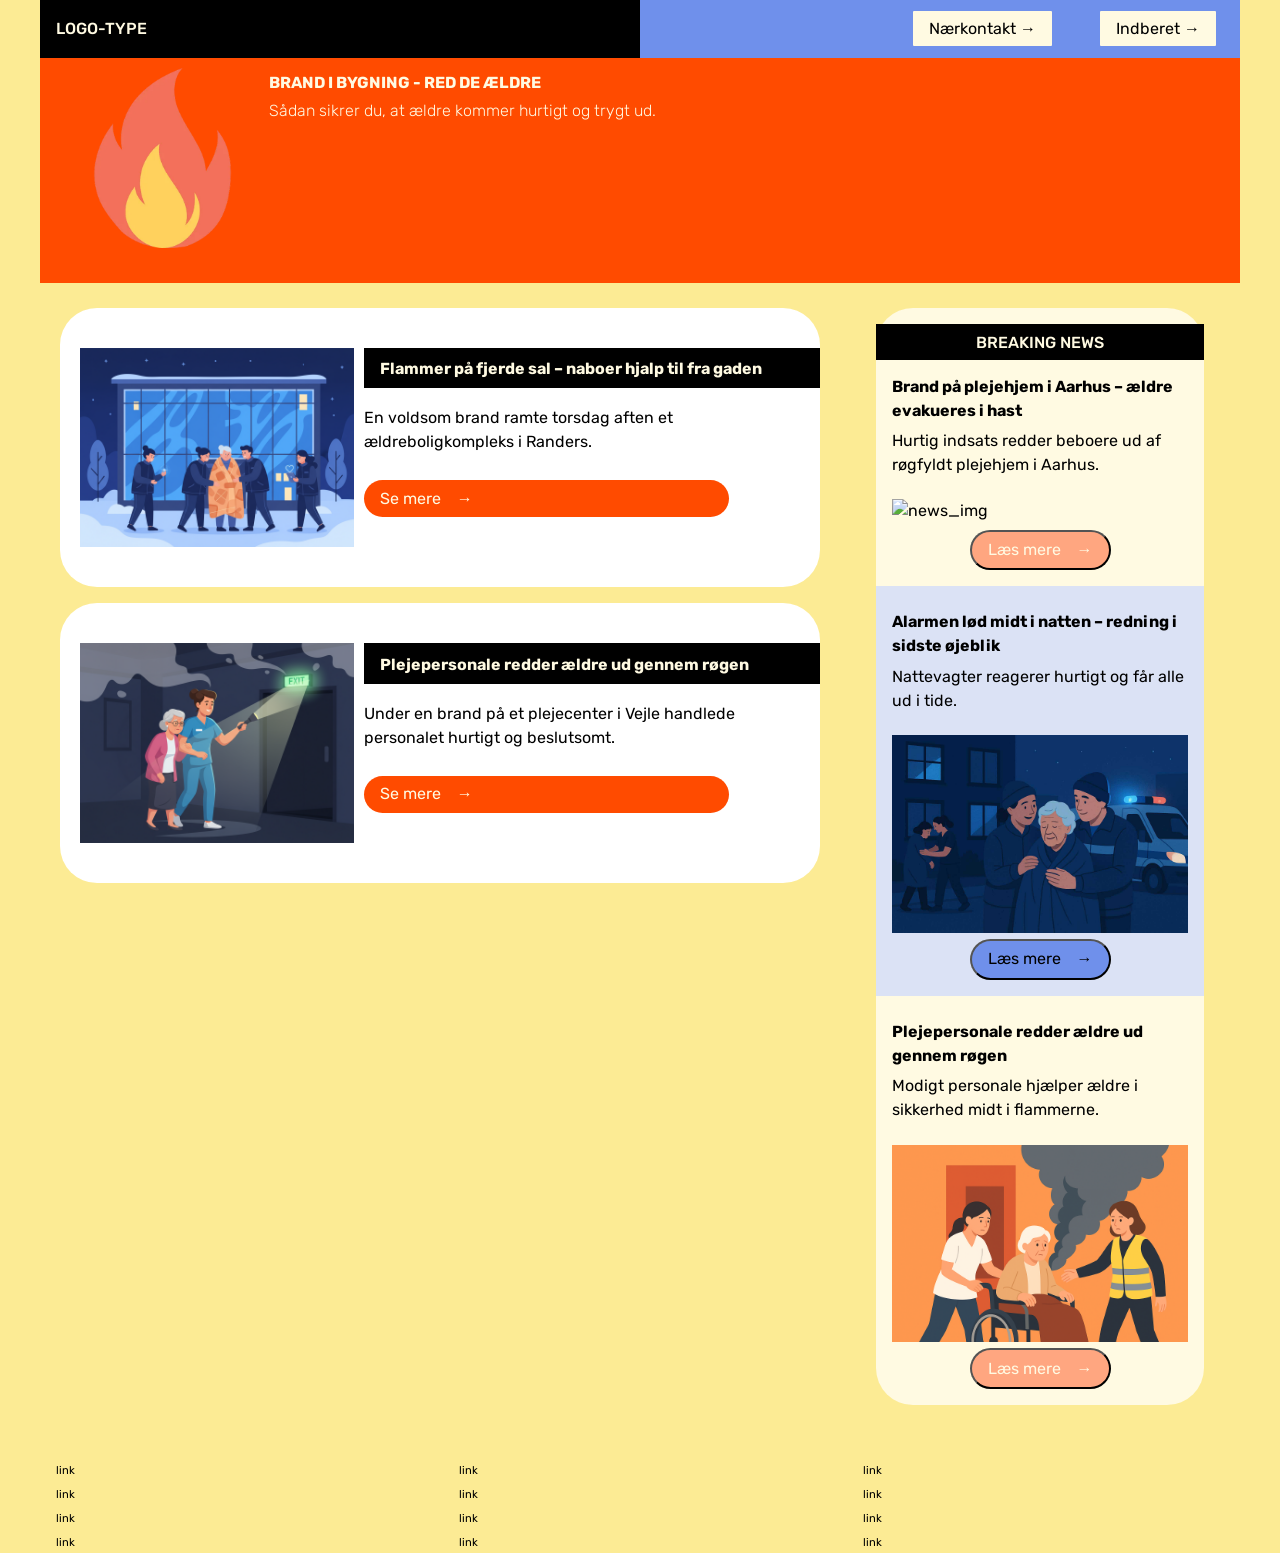
==== index.html @ a185472c "cards rettelser" ====
<!DOCTYPE html>
<html lang="en">
  <head>
    <meta charset="UTF-8" />
    <meta http-equiv="X-UA-Compatible" content="IE=edge" />
    <meta name="viewport" content="width=device-width, initial-scale=1.0" />
    <link rel="stylesheet" href="css/reset.css" />
    <link rel="stylesheet" href="css/custom.css" />
    <link rel="stylesheet" href="css/fonts.css" />
    <link rel="stylesheet" href="css/general.css" />
    <link rel="stylesheet" href="css/layout.css" />
    <link rel="stylesheet" href="css/burger.css" />
    <link rel="stylesheet" href="css/cards.css" />
    <link rel="icon" type="image/png" href="img/fav.png" />
    <title>Emergency Site</title>
  </head>
  <body id="frontpage">
    <header>
      <nav>
        <div id="logotype-wrapper" class="logo">
          <a href="index.html"> LOGO-TYPE </a>
        </div>
        <ul class="menu">
          <li><a class="menuItem" href="instruction.html">Nærkontakt </a></li>
          <li><a class="menuItem" href="register.html">Indberet</a></li>
        </ul>
        <button class="burger">
          <span class="line"></span>
          <span class="line"></span>
          <span class="line"></span>
        </button>
      </nav>
    </header>
    <section id="main-disclamer">
      <div id="main-disclamer-content">
        <img src="img/flame_resultat.webp" id="icon" alt="ICON" />
        <div>
          <h1>BRAND I BYGNING - RED DE ÆLDRE</h1>
          <p class="sub">Sådan sikrer du, at ældre kommer hurtigt og trygt ud.</p>
        </div>
      </div>
    </section>
    <main>
      <section id="daily">
        <article class="daily_card">
          <img src="img/foran.png" alt="teaser_img" />
          <div class="daily_text">
            <h2>Flammer på fjerde sal – naboer hjalp til fra gaden</h2>
            <p>En voldsom brand ramte torsdag aften et ældreboligkompleks i Randers.</p>
            <a href="" class="cta_btn">Se mere</a>
          </div>
        </article>
        <article class="daily_card">
          <img src="img/opgang.png" alt="teaser_img" />
          <div class="daily_text">
            <h2>Plejepersonale redder ældre ud gennem røgen</h2>
            <p>Under en brand på et plejecenter i Vejle handlede personalet hurtigt og beslutsomt.</p>
            <a href="" class="cta_btn">Se mere</a>
          </div>
        </article>
      </section>
      <section id="breaking">
        <article class="news_card">
          <h3>Brand på plejehjem i Aarhus – ældre evakueres i hast</h3>
          <p>Hurtig indsats redder beboere ud af røgfyldt plejehjem i Aarhus.</p>
          <img src="img/aarhusbrand.png" alt="news_img" />
          <button class="cta_btn" popovertarget="news_popover">Læs mere</button>
          <!-- <a popovertarget=”news_popover” class="cta_btn" href="">Læs mere</a> -->
          <!-- Nyheden -->
          <div id="news_popover" popover>
            <button popovertarget="news_popover">Luk</button>
            <h4>BRAND PÅ PLEJEHJEM I AARHUS - ÆLDRE EVAKUERES I HAST</h4>
            <time class="newsDate">6. APRIL 2025 – KL. 20:14</time>
            <img src="img/Aarhusbrand.png" />
            <p>Hurtig indsats redder beoere ud af røgfyldt plejehjem i Aarhus.</p>
            <p>
              En kraftig brand brød tidligt tirsdag morgen ud på plejehjemmet Solgården i det sydlige Aarhus. Røgen bredte sig hurtigt gennem flere afdelinger, og personalet gik straks i gang med at få beboerne ud. Brandvæsenet ankom få minutter
              senere og fik ilden under kontrol.
            </p>
            <p>
              Frivillige fra TrygEvakuering hjalp med at berolige ældre og flytte dem til et midlertidigt samlingssted i nærliggende lokaler. Ingen meldes alvorligt tilskadekomne, men flere er blevet tilset for røgforgiftning. Ifølge indsatslederen
              blev evakueringsplanen fulgt til punkt og prikke – en indsats, der muligvis reddede liv.
            </p>
          </div>
        </article>

        <article class="news_card">
          <h3>Alarmen lød midt i natten – redning i sidste øjeblik</h3>
          <p>Nattevagter reagerer hurtigt og får alle ud i tide.</p>
          <img src="img/alarm.png" alt="news_img" />
          <button class="cta_btn" popovertarget="news_popover3">Læs mere</button>
          <!-- <a popovertarget=”news_popover” class="cta_btn" href="">Læs mere</a> -->
          <!-- Nyheden -->
          <div id="news_popover3" popover>
            <button popovertarget="news_popover3">Luk</button>
            <h4>Alarmen lød midt i natten – redning i sidste øjeblik</h4>
            <time class="newsDate">6. APRIL 2025 – KL. 20:14</time>
            <img src="img/alarm.png" />
            <p>Nattevagter reagerer hurtigt og får alle ud i tide.</p>
            <p>Klokken 02.14 natten til søndag gik brandalarmen på Bøgehaven Plejecenter i Hillerød. Nattevagterne reagerede straks og begyndte evakueringen, mens røgfyldte gange gjorde det vanskeligt at se.</p>
            <p>
              Flere beboere blev hjulpet ud i kørestole og med støtte fra frivillige, der bor i området. “Alt gik hurtigt, men vi holdt roen,” siger nattevagten Louise Madsen. Brandvæsenet fik ilden slukket efter 40 minutter. Hændelsen understreger,
              hvor vigtigt det er at kende sin evakueringsplan. Kommunen roser indsatsen og vil bruge erfaringerne i kommende SikkerSammen-træninger.
            </p>
          </div>
        </article>
        <article class="news_card">
          <h3>Plejepersonale redder ældre ud gennem røgen</h3>
          <p>Modigt personale hjælper ældre i sikkerhed midt i flammerne.</p>
          <img src="img/Personaleredning.png" alt="news_img" />
          <button class="cta_btn" popovertarget="news_popover2">Læs mere</button>
          <!-- <a popovertarget=”news_popover” class="cta_btn" href="">Læs mere</a> -->
          <!-- Nyheden -->
          <div id="news_popover2" popover>
            <button popovertarget="news_popover2">Luk</button>
            <h4>Plejepersonale redder ældre ud gennem røgen</h4>
            <time class="newsDate">6. APRIL 2025 – KL. 20:14</time>
            <img src="img/Personaleredning.png" />
            <p>Modigt personale hjælper ældre i sikkerhed midt i flammerne.</p>
            <p>Under en brand på et plejecenter i Vejle natten til mandag viste plejepersonalet imponerende handlekraft. I tæt røg og med begrænset sigtbarhed hjalp de ældre beboere ud af bygningen, inden flammerne nåede tagkonstruktionen.</p>
            <p>
              Flere ansatte brugte vådt tøj som beskyttelse mod røg, mens de guidede beboere til sikkerhed. Brandvæsenet roser personalet for at reagere hurtigt og roligt. “Deres indsats var afgørende,” fortæller indsatslederen. Tre personer blev
              kørt til tjek på hospitalet, men alle forventes udskrevet i løbet af dagen. Plejecentret vil nu gennemgå sin beredskabsplan i samarbejde med SikkerSammen.
            </p>
          </div>
        </article>
      </section>
    </main>

    <footer>
      <nav class="some">
        <ul>
          <li><a href="">link</a></li>
          <li><a href="">link</a></li>
          <li><a href="">link</a></li>
          <li><a href="">link</a></li>
        </ul>
      </nav>
      <nav class="another">
        <ul>
          <li><a href="">link</a></li>
          <li><a href="">link</a></li>
          <li><a href="">link</a></li>
          <li><a href="">link</a></li>
        </ul>
      </nav>
      <nav class="yetanother">
        <ul>
          <li><a href="">link</a></li>
          <li><a href="">link</a></li>
          <li><a href="">link</a></li>
          <li><a href="">link</a></li>
        </ul>
      </nav>
    </footer>
    <script src="js/burger.js"></script>
    <!-- <script src="js/main.js"></script> -->
  </body>
</html>
---- css/custom.css ----
:root {
  /* Colours */
  --color-bg: #fceb94; /* page background /*

  /* Header */
  --color-head-bg: #ff4b00;

  /* Logotype */
  --color-logotype-bg: #000;
  --color-text-logotype: #fffae2;
  --font-logotype-size: 1rem;

  /* Global menu */
  --color-menu-bg: #6f90eb;
  /* Links */
  --color-link-bg: #fffae2;
  --color-link-hover: grey; /* used */
  --color-link-active: #99958f; /* used */
  --border-radius-links: 1px;

  /* Headlines og rubrik */
  --font-h1-size: 1rem;
  --font-sub1-size: 1rem;
  --font-h2-size: 1rem;
  --font-h3-size: 1rem;
  --color-headline-bg: #000;
  --color-headline-text-page: #fffae2;

  /* Tekst */
  --color-text: #000;
  --color-text-inverted: #fffae2;

  /*  Marginer */
  --margin-head-bottom: 5px;

  /* Borders */
  --border-radius: 5px;

  /* Cards */
  --color-card-bg: #ffffff;
  --color-cta-card-bg: #ff4b00;
  /* news-cards */
  --color-news-bg: #dbdad4;
  --color-news-bg-inverted: #dbe2f5;
  --color-cta-newscard-bg: #ffa680;
  --color-cta-newscard-bg-inverted: #6f90eb;

  /* Fonts */
  --font-family-sans: "Rubik", ui-sans-serif;
  --font-weight-light: 300;
  --font-weight-regular: 400;
  --font-weight-medium: 500;
  --font-weight-bold: 700;

  /* Text sizes */
  --logotype-size: 1rem;
  --headline1-size: 2rem;
  --headline2-size: 1rem;
  --headline3-size: 1rem;
  --bodytext-size: 1rem;
  --cta-text-size: 1rem;
  --followup-text-size: 1rem;
  --form-submit-size: 1rem;

  /* Infographics */
  --color-info-bg: #fff;
  --color-infobox-1-bg: #fceb94;
  --color-infobox-2-bg: #def5db;
}
---- css/fonts.css ----
@font-face {
  font-family: "Rubik";
  src: url("../fonts/Rubik-VariableFont_wght.woff2") format("woff2"), url("/fonts/Rubik-Regular.woff") format("woff");
  font-weight: var(--font-weight-regular);
  font-style: normal;
}

@font-face {
  font-family: "Rubik";
  src: url("../fonts/Rubik-VariableFont_wght.woff2") format("woff2");
  font-weight: var(--font-weight-bold);
  font-style: normal;
}

@font-face {
  font-family: "Rubik";
  src: url("../fonts/Rubik-VariableFont_wght.woff2") format("woff2");
  font-weight: var(--font-weight-light);
  font-style: normal;
}
@font-face {
  font-family: "Rubik";
  src: url("../fonts/Rubik-VariableFont_wght.woff2") format("woff2");
  font-weight: var(--font-weight-medium);
  font-style: normal;
}
---- css/general.css ----
html {
  font-family: var(--font-family-sans);
  color: var(--color-text);
  background-color: var(--color-bg);
}

header {
  height: min-content;
}

#main-disclamer {
  height: 225px;
  background-color: var(--color-head-bg);
  display: flex;
  justify-content: flex-start;
  align-items: center;
  padding-left: 2rem;
  padding-bottom: 2%;
  margin-bottom: var(--margin-head-bottom);
}

#main-disclamer-content {
  display: flex;
  column-gap: 1rem;
}

#icon {
  width: 20%;
}

main section {
  padding: 20px;
  border-radius: var(--border-radius);
}

h1 {
  font-size: var(--font-h1-size);
  font-weight: var(--font-weight-bold);
  color: var(--color-text-inverted);
  margin: 5px 0;
  line-height: 1.3rem;
  text-align: left;
}

#instruction h1,
#register h1 {
  margin: 40px 0 20px 0;
  padding: 15px 30px;
  background-color: var(--color-head-bg);
  font-size: var(--font-h2-size);
}

#instruction p {
  grid-column: 1/-1;
  margin-bottom: 20px;
  font-size: var(--font-h2-size);
  line-height: 1.5rem;
}

.sub {
  font-size: var(--font-sub1-size);
  font-weight: var(--font-weight-light);
  color: var(--color-text-inverted);
}

h2 {
  font-size: var(--headline2-size);
}

h3 {
  font-size: var(--headline3-size);
}

main > h1 {
  width: calc(80% - 6rem);
}

/* NAVIGATION STRUCTURES */
header > nav {
  height: 100%;
  background-color: var(--color-menu-bg);
}

nav ul {
  list-style: none;
}

a {
  font-family: var(--font-family-sans);
}

nav a {
  text-decoration: none;
  color: var(--color-text);
}

/* Måske skal du lave en ny regel for logotype-wrapper, når du har lavet din logotype */
#logotype-wrapper {
  background-color: var(--color-logotype-bg);
  display: flex;
  justify-content: flex-start;
  align-items: center;
  height: 3.6rem;
}

#logotype-wrapper > a {
  color: var(--color-text-logotype);
  font-size: var(--font-logotype-size);
  font-weight: var(--font-weight-medium);
  width: max-content;
  margin-left: 1rem;
}

/* Global menu */
header nav li a {
  margin: 1.5rem;
  background-color: var(--color-link-bg);
  color: var(--color-text);
  font-size: var(--followup-text-size);
  padding: 0.5rem 1rem;
  border-radius: var(--border-radius-links);
}

/* Pilen efter menu-tekst */
header > nav li > a:after {
  content: " \2192";
}

/* Global menu hover effekt - Lav den om til det, du synes */
nav a:hover {
  background-color: var(--color-link-hover);
}

nav a:active {
  background-color: var(--color-link-active);
}

/* FOOTER */
footer a {
  font-size: 0.7rem;
}
---- css/layout.css ----
/* LAYOUT FOR MAIN CONTENT */
body {
  display: grid;
  grid-template-rows: auto 1fr auto;
  height: 100vh;
  max-width: 1200px;
  margin: 0 auto;
}
main {
  display: grid;
  row-gap: 1rem;
}
main > *:not(:first-child) {
  margin: 0 1rem;
}
main {
  grid-template-rows: min-content min-content 1fr min-content;
}
#instruction main {
  grid-template-rows: min-content min-content min-content 1fr min-content;
}
/* LAYOUT FOR HEADER AND FOOTER */
footer {
  display: grid;
  gap: 10px;
}
header nav,
footer nav {
  display: flex;
  justify-content: space-between;
  align-items: center;
}
header nav > * {
  flex: 1;
}
nav ul {
  display: flex;
  justify-content: flex-end;
}
header ul {
  height: 100%;
  width: clamp(175px, 50%, 300px);
}
footer ul {
  flex-direction: column;
  padding-left: 1rem;
}

/* LAYOUT FOR SECTIONS */
#daily,
#breaking {
  display: grid;
}
#daily {
  grid-template-rows: repeat(2, minmax(200px, min-content));
  gap: 1rem;
}
#breaking {
  grid-template-rows: repeat(auto-fit, minmax(50px, min-content));
  gap: 0;
}

@media (width > 600px) {
  #frontpage > main {
    grid-template-columns: 6fr 3fr;
    grid-template-rows: auto 1fr auto;
  }
  #instruction > main,
  #register > main {
    grid-template-columns: 5fr 3fr;
    grid-template-rows: auto auto 1fr auto;
  }

  .qr {
    order: 1;
  }

  h1 {
    grid-column: 1 / -1;
  }
  footer {
    grid-template-columns: 1fr 1fr 1fr;
  }
}
---- css/burger.css ----
.burger {
  width: 30px;
  height: 20px;
  cursor: pointer;
}

.burger .line {
  display: block;
  width: 100%;
  height: 2px;
  background-color: #333333;
  margin-bottom: 5px;
  transition: 0.2s linear;
}
.burger {
  display: none;
}
@media screen and (width < 800px) {
  .menu {
    display: none;
  }
  .logo {
    flex: 0 0 50vw;
  }
  .burger {
    display: block;
    background-color: transparent;
    border: 0;
    flex: 0 0 auto;
    margin: 0 20px;
  }
  .burger.active .line:nth-child(1) {
    transform: rotate(45deg) translate(5px, 5px);
    transition: 0.2s linear;
  }
  .burger.active .line:nth-child(2) {
    opacity: 0;
    transition: 0.15s linear;
  }
  .burger.active .line:nth-child(3) {
    transform: rotate(-45deg) translate(5px, -5px);
    transition: 0.2s linear;
  }
  nav.active .menu {
    display: block;
    background-color: var(--color-menu-bg);
    position: absolute;
    top: 3.6rem;
    right: 0;
    width: clamp(200px, 50vw, 400px);
    z-index: 1;
    opacity: 0.8;
  }
  header > nav li > a:after {
    content: "";
  }
  nav.active .menu li {
    margin: 40px 20px;
    text-align: right;
  }
  nav.active .menu a {
    font-size: 24px;
  }
}
---- css/cards.css ----
.daily_card {
  background-color: white;
  display: grid;
  grid-template-columns: 3fr 5fr;
  gap: 10px;
  padding: 40px 0 40px 20px;
  border-radius: 37px;
  height: minmax(200px, min-content);
}
.daily_text {
  display: grid;
  grid-template-rows: repeat(3, min-content);
  gap: 10px;
}
.daily_text h2 {
  background-color: #000;
  color: #fffae2;
  padding: calc(1.1rem / 1.5) 0 calc(1.1rem / 2) 1rem;
  margin: 0 0 0.5rem 0;
}
.daily_text p {
  padding-right: 2rem;
  margin: 0 0 1rem 0;
}
.daily_text .cta_btn {
  justify-self: left;
  width: 80%;
}
.daily_img {
  width: 100%;
  height: 100%;
  object-fit: cover;
}
.news_card {
  background-color: #fffae2;
  display: grid;
  grid-template-rows: repeat(min-content);
  gap: 0.4rem;
  padding: 1rem 0;
  height: minmax(300px, min-content);
}
.news_card:nth-child(2n) {
  background-color: var(--color-news-bg-inverted);
}
.news_card > * {
  padding: 0 1rem;
}
.news_card h3 {
  margin: 0.5rem 0 0 0;
}
.news_card p {
  margin: 0 0 1rem 0;
}
.news_card:first-child:before {
  content: "BREAKING NEWS";
  background-color: var(--color-headline-bg);
  color: var(--color-headline-text-page);
  font-size: var(--font-h3-size);
  font-weight: var(--font-weight-medium);
  text-align: center;
  line-height: 1rem;
  padding: calc(1.1rem / 1.5) 0 calc(1.1rem / 2) 0;
}
.news_card:first-child {
  border-radius: 37px 37px 0 0;
}
.news_card:last-child {
  border-radius: 0 0 37px 37px;
}

.news_card .cta_btn {
  justify-self: center;
}
.cta_btn {
  display: inline-block;
  padding: 0.4rem 1rem;
  background-color: var(--color-cta-card-bg);
  color: var(--color-text-inverted);
  text-decoration: none;
  width: max-content;
  border-radius: 37px;
}
.news_card .cta_btn {
  background-color: var(--color-cta-newscard-bg);
}
.news_card:nth-of-type(2n) .cta_btn {
  background-color: var(--color-cta-newscard-bg-inverted);
  color: var(--color-text);
}
.cta_btn:after {
  content: "\2192";
  margin-left: 1rem;
}

[popover] {
  max-height: 90vh;
  max-width: 80ch;
  width: 90vw;
}

[popover] {
  padding: 1rem;

  button {
    position: sticky;
    top: 0;
    justify-self: end;
  }

  &:popover-open {
    display: grid;
    margin: auto;
  }

  &::backdrop {
    background: #0008;
  }
}
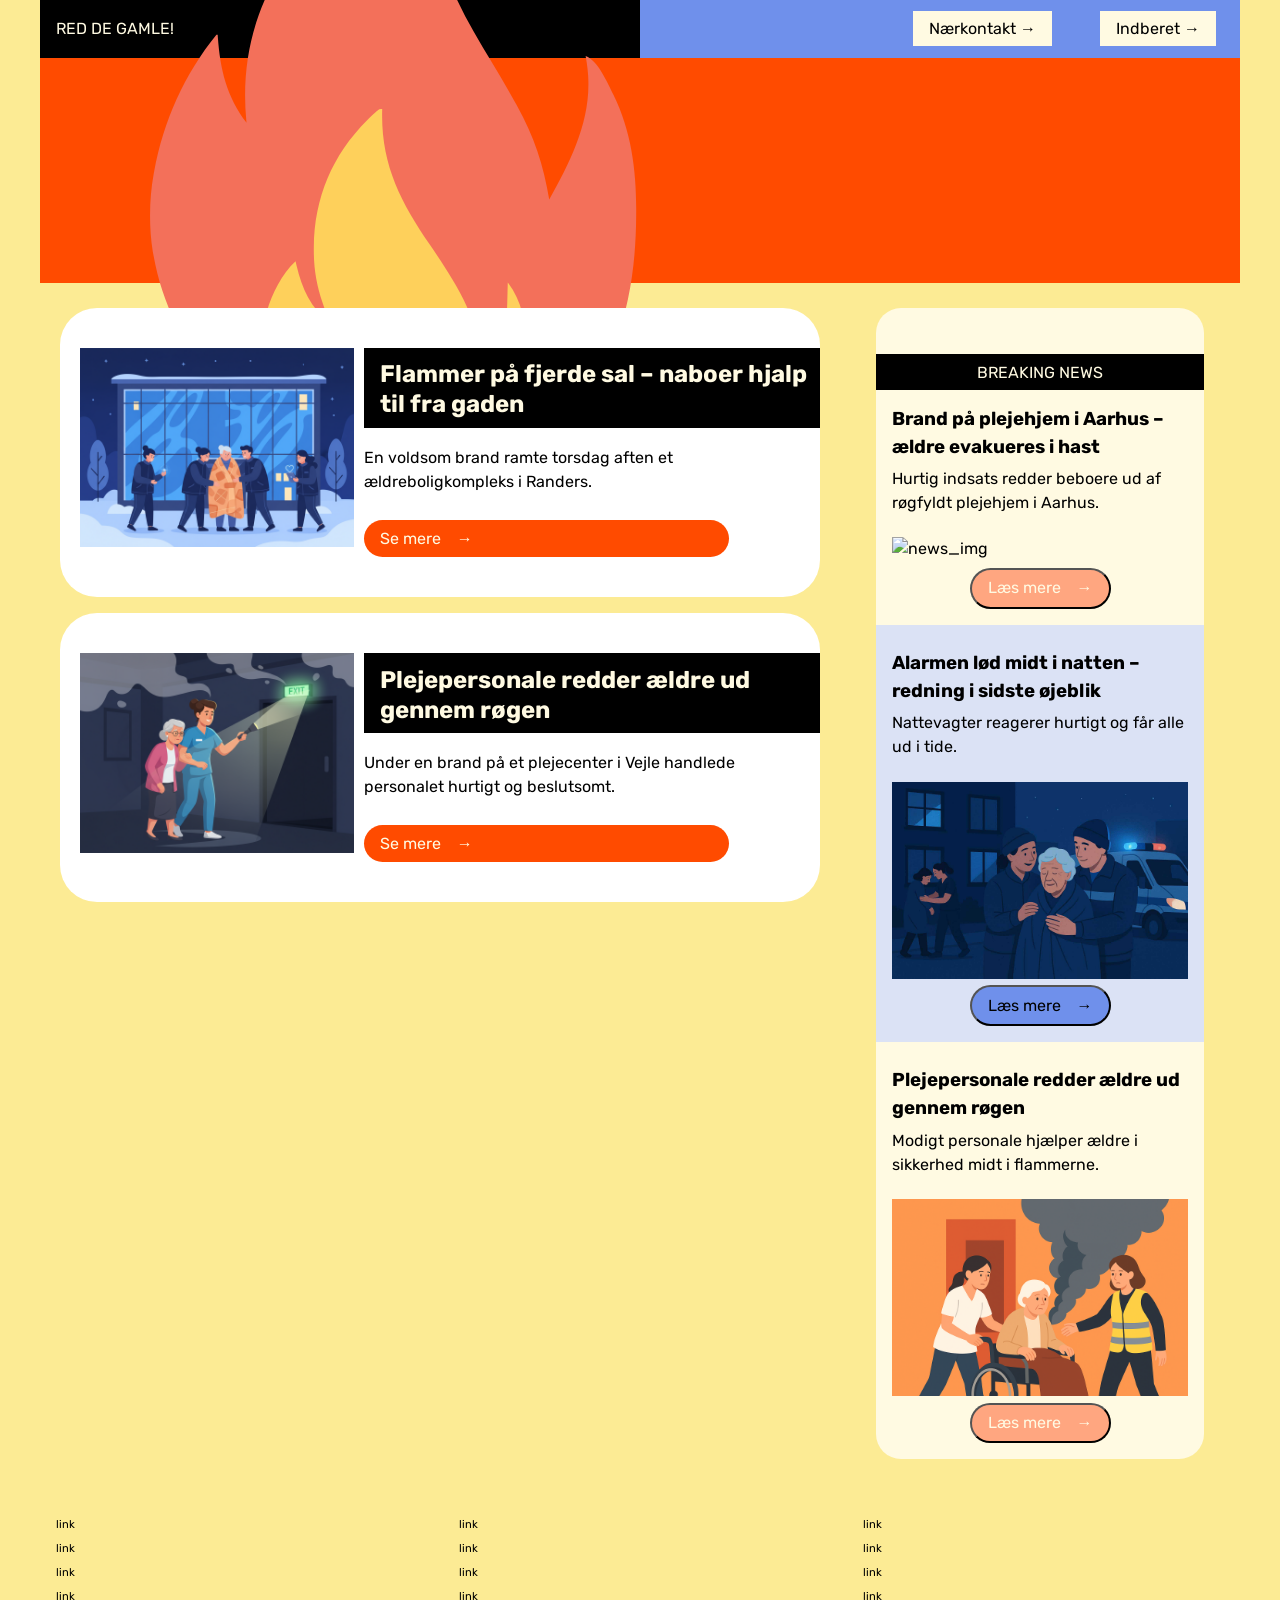
==== commit 8c89de9c: "Merge branch 'form' into Forside" ====
--- a/index.html
+++ b/index.html
@@ -18,7 +18,7 @@
     <header>
       <nav>
         <div id="logotype-wrapper" class="logo">
-          <a href="index.html"> LOGO-TYPE </a>
+          <a href="index.html"> RED DE GAMLE! </a>
         </div>
         <ul class="menu">
           <li><a class="menuItem" href="instruction.html">Nærkontakt </a></li>
@@ -33,9 +33,9 @@
     </header>
     <section id="main-disclamer">
       <div id="main-disclamer-content">
-        <img src="img/flame_resultat.webp" id="icon" alt="ICON" />
+        <img src="img/flame.svg" alt="ICON" />
         <div>
-          <h1>BRAND I BYGNING - RED DE ÆLDRE</h1>
+          <h1>BRAND I BYGNING - RED DE ÆLDRE!</h1>
           <p class="sub">Sådan sikrer du, at ældre kommer hurtigt og trygt ud.</p>
         </div>
       </div>
--- a/css/custom.css
+++ b/css/custom.css
@@ -8,7 +8,7 @@
   /* Logotype */
   --color-logotype-bg: #000;
   --color-text-logotype: #fffae2;
-  --font-logotype-size: 1rem;
+  --font-logotype-size: 2rem;
 
   /* Global menu */
   --color-menu-bg: #6f90eb;
@@ -40,7 +40,7 @@
   --color-card-bg: #ffffff;
   --color-cta-card-bg: #ff4b00;
   /* news-cards */
-  --color-news-bg: #dbdad4;
+  --color-news-bg: #fffae2;
   --color-news-bg-inverted: #dbe2f5;
   --color-cta-newscard-bg: #ffa680;
   --color-cta-newscard-bg-inverted: #6f90eb;
--- a/css/general.css
+++ b/css/general.css
@@ -1,5 +1,5 @@
 html {
-  font-family: var(--font-family-sans);
+  font-family: "Rubik";
   color: var(--color-text);
   background-color: var(--color-bg);
 }
@@ -30,15 +30,15 @@
 
 main section {
   padding: 20px;
-  border-radius: var(--border-radius);
+  border-radius: 37;
 }
 
 h1 {
-  font-size: var(--font-h1-size);
-  font-weight: var(--font-weight-bold);
-  color: var(--color-text-inverted);
+  font-size: 48;
+  font-weight: bold;
+  color: #fff;
   margin: 5px 0;
-  line-height: 1.3rem;
+  line-height: 2rem;
   text-align: left;
 }
 
@@ -47,28 +47,30 @@
   margin: 40px 0 20px 0;
   padding: 15px 30px;
   background-color: var(--color-head-bg);
-  font-size: var(--font-h2-size);
+  font-size: 36;
 }
 
 #instruction p {
   grid-column: 1/-1;
   margin-bottom: 20px;
-  font-size: var(--font-h2-size);
+  font-size: 36;
   line-height: 1.5rem;
 }
 
 .sub {
-  font-size: var(--font-sub1-size);
-  font-weight: var(--font-weight-light);
-  color: var(--color-text-inverted);
+  font-size: 48;
+  font-weight: lighter;
+  color: white;
 }
 
 h2 {
-  font-size: var(--headline2-size);
+  font-size: 36;
+  font-weight: bold;
 }
 
 h3 {
-  font-size: var(--headline3-size);
+  font-size: 32;
+  font-weight: bold;
 }
 
 main > h1 {
@@ -86,7 +88,7 @@
 }
 
 a {
-  font-family: var(--font-family-sans);
+  font-family: "Rubik";
 }
 
 nav a {
@@ -96,19 +98,25 @@
 
 /* Måske skal du lave en ny regel for logotype-wrapper, når du har lavet din logotype */
 #logotype-wrapper {
-  background-color: var(--color-logotype-bg);
+  background-color: #000;
   display: flex;
   justify-content: flex-start;
   align-items: center;
   height: 3.6rem;
+  font-family: "Rubik";
 }
 
 #logotype-wrapper > a {
-  color: var(--color-text-logotype);
-  font-size: var(--font-logotype-size);
-  font-weight: var(--font-weight-medium);
+  color: #fffae2;
+  font-size: 36;
+  font-weight: medium;
   width: max-content;
   margin-left: 1rem;
+}
+
+.logotype-wrapper {
+  font-size: 36;
+  font-family: "Runrik";
 }
 
 /* Global menu */
@@ -116,9 +124,9 @@
   margin: 1.5rem;
   background-color: var(--color-link-bg);
   color: var(--color-text);
-  font-size: var(--followup-text-size);
+  font-size: 32;
   padding: 0.5rem 1rem;
-  border-radius: var(--border-radius-links);
+  border-radius: 37;
 }
 
 /* Pilen efter menu-tekst */
@@ -139,3 +147,13 @@
 footer a {
   font-size: 0.7rem;
 }
+
+.hotspot {
+  fill: antiquewhite;
+  stroke: black;
+}
+
+.hotspot:hover {
+  cursor: pointer;
+  filter: grayscale(100);
+}
--- a/css/cards.css
+++ b/css/cards.css
@@ -53,19 +53,20 @@
 }
 .news_card:first-child:before {
   content: "BREAKING NEWS";
-  background-color: var(--color-headline-bg);
-  color: var(--color-headline-text-page);
-  font-size: var(--font-h3-size);
-  font-weight: var(--font-weight-medium);
+  background-color: black;
+  color: #fffae2;
+  font-size: 32;
+  font-weight: medium;
   text-align: center;
   line-height: 1rem;
   padding: calc(1.1rem / 1.5) 0 calc(1.1rem / 2) 0;
+  margin-top: 30px;
 }
 .news_card:first-child {
-  border-radius: 37px 37px 0 0;
+  border-radius: 25px 25px 0 0;
 }
 .news_card:last-child {
-  border-radius: 0 0 37px 37px;
+  border-radius: 0 0 25px 25px;
 }
 
 .news_card .cta_btn {
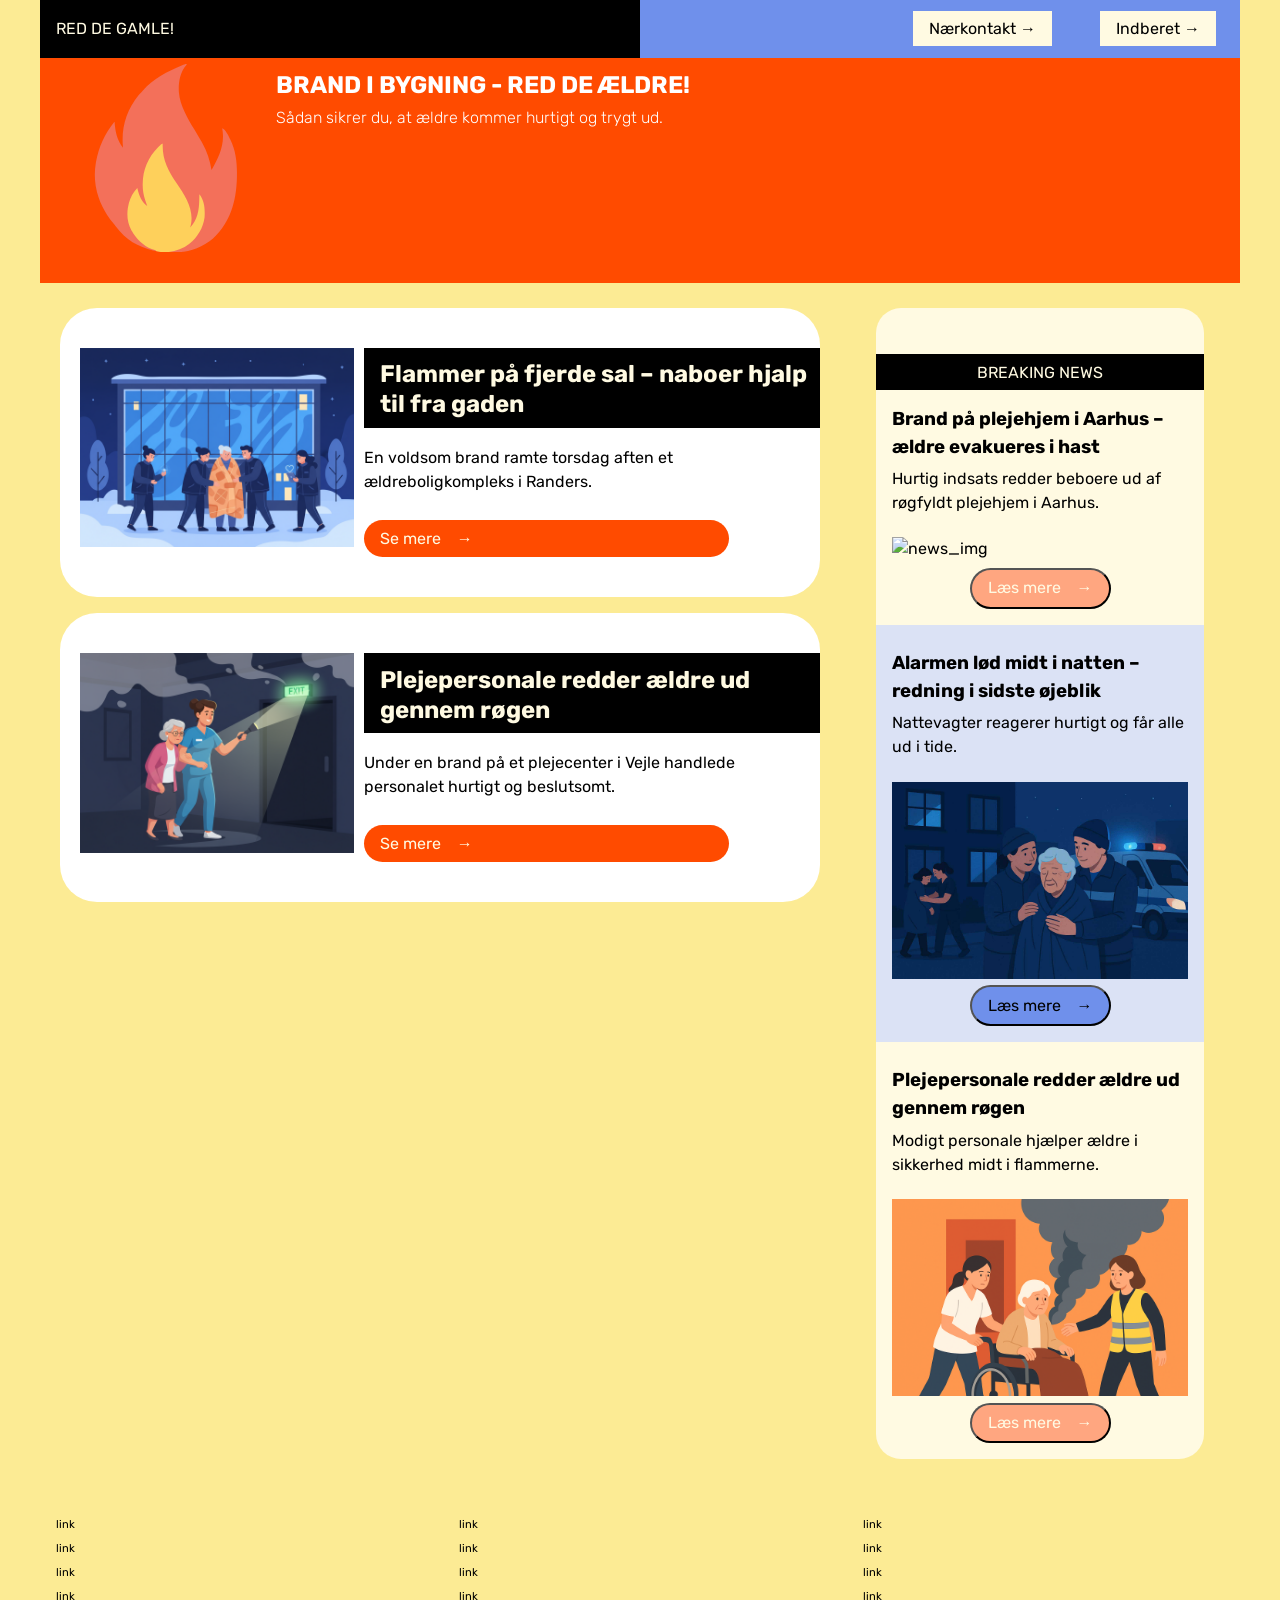
==== commit e5ad66bc: "tilføj id icon" ====
--- a/index.html
+++ b/index.html
@@ -33,7 +33,7 @@
     </header>
     <section id="main-disclamer">
       <div id="main-disclamer-content">
-        <img src="img/flame.svg" alt="ICON" />
+        <img src="img/flame.svg" alt="ICON" id="icon" />
         <div>
           <h1>BRAND I BYGNING - RED DE ÆLDRE!</h1>
           <p class="sub">Sådan sikrer du, at ældre kommer hurtigt og trygt ud.</p>
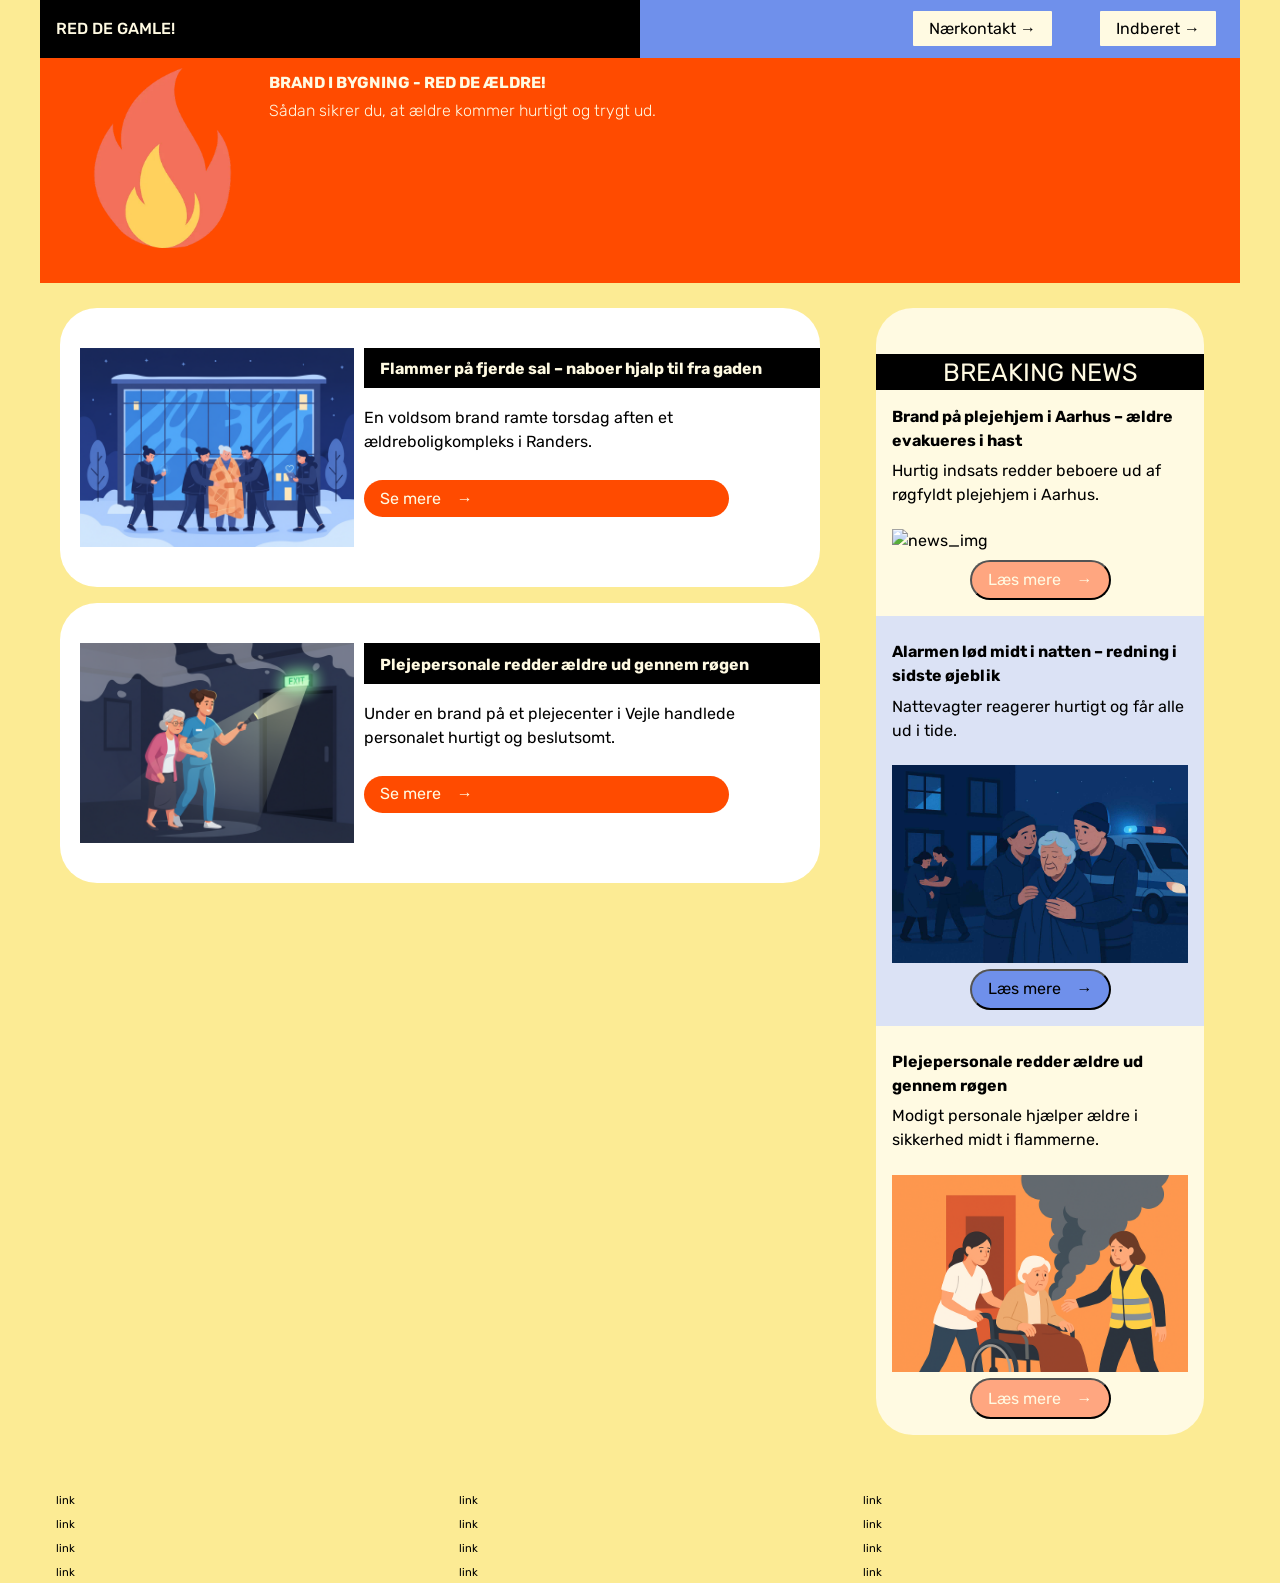
==== commit 2be4e096: "Orden på billeder" ====
--- a/index.html
+++ b/index.html
@@ -33,7 +33,7 @@
     </header>
     <section id="main-disclamer">
       <div id="main-disclamer-content">
-        <img src="img/flame.svg" alt="ICON" id="icon" />
+        <img src="img/flame_resultat.webp" alt="ICON" id="icon" />
         <div>
           <h1>BRAND I BYGNING - RED DE ÆLDRE!</h1>
           <p class="sub">Sådan sikrer du, at ældre kommer hurtigt og trygt ud.</p>
--- a/css/custom.css
+++ b/css/custom.css
@@ -8,7 +8,7 @@
   /* Logotype */
   --color-logotype-bg: #000;
   --color-text-logotype: #fffae2;
-  --font-logotype-size: 2rem;
+  --font-logotype-size: 1rem;
 
   /* Global menu */
   --color-menu-bg: #6f90eb;
@@ -40,7 +40,7 @@
   --color-card-bg: #ffffff;
   --color-cta-card-bg: #ff4b00;
   /* news-cards */
-  --color-news-bg: #fffae2;
+  --color-news-bg: #dbdad4;
   --color-news-bg-inverted: #dbe2f5;
   --color-cta-newscard-bg: #ffa680;
   --color-cta-newscard-bg-inverted: #6f90eb;
--- a/css/general.css
+++ b/css/general.css
@@ -1,5 +1,5 @@
 html {
-  font-family: "Rubik";
+  font-family: var(--font-family-sans);
   color: var(--color-text);
   background-color: var(--color-bg);
 }
@@ -30,15 +30,15 @@
 
 main section {
   padding: 20px;
-  border-radius: 37;
+  border-radius: var(--border-radius);
 }
 
 h1 {
-  font-size: 48;
-  font-weight: bold;
-  color: #fff;
+  font-size: var(--font-h1-size);
+  font-weight: var(--font-weight-bold);
+  color: var(--color-text-inverted);
   margin: 5px 0;
-  line-height: 2rem;
+  line-height: 1.3rem;
   text-align: left;
 }
 
@@ -47,30 +47,28 @@
   margin: 40px 0 20px 0;
   padding: 15px 30px;
   background-color: var(--color-head-bg);
-  font-size: 36;
+  font-size: var(--font-h2-size);
 }
 
 #instruction p {
   grid-column: 1/-1;
   margin-bottom: 20px;
-  font-size: 36;
+  font-size: var(--font-h2-size);
   line-height: 1.5rem;
 }
 
 .sub {
-  font-size: 48;
-  font-weight: lighter;
-  color: white;
+  font-size: var(--font-sub1-size);
+  font-weight: var(--font-weight-light);
+  color: var(--color-text-inverted);
 }
 
 h2 {
-  font-size: 36;
-  font-weight: bold;
+  font-size: var(--headline2-size);
 }
 
 h3 {
-  font-size: 32;
-  font-weight: bold;
+  font-size: var(--headline3-size);
 }
 
 main > h1 {
@@ -88,7 +86,7 @@
 }
 
 a {
-  font-family: "Rubik";
+  font-family: var(--font-family-sans);
 }
 
 nav a {
@@ -98,25 +96,19 @@
 
 /* Måske skal du lave en ny regel for logotype-wrapper, når du har lavet din logotype */
 #logotype-wrapper {
-  background-color: #000;
+  background-color: var(--color-logotype-bg);
   display: flex;
   justify-content: flex-start;
   align-items: center;
   height: 3.6rem;
-  font-family: "Rubik";
 }
 
 #logotype-wrapper > a {
-  color: #fffae2;
-  font-size: 36;
-  font-weight: medium;
+  color: var(--color-text-logotype);
+  font-size: var(--font-logotype-size);
+  font-weight: var(--font-weight-medium);
   width: max-content;
   margin-left: 1rem;
-}
-
-.logotype-wrapper {
-  font-size: 36;
-  font-family: "Runrik";
 }
 
 /* Global menu */
@@ -124,9 +116,9 @@
   margin: 1.5rem;
   background-color: var(--color-link-bg);
   color: var(--color-text);
-  font-size: 32;
+  font-size: var(--followup-text-size);
   padding: 0.5rem 1rem;
-  border-radius: 37;
+  border-radius: var(--border-radius-links);
 }
 
 /* Pilen efter menu-tekst */
@@ -147,13 +139,3 @@
 footer a {
   font-size: 0.7rem;
 }
-
-.hotspot {
-  fill: antiquewhite;
-  stroke: black;
-}
-
-.hotspot:hover {
-  cursor: pointer;
-  filter: grayscale(100);
-}
--- a/css/cards.css
+++ b/css/cards.css
@@ -53,9 +53,9 @@
 }
 .news_card:first-child:before {
   content: "BREAKING NEWS";
-  background-color: black;
-  color: #fffae2;
-  font-size: 32;
+  background-color: var(--color-headline-bg);
+  color: var(--color-headline-text-page);
+  font-size: 25px;
   font-weight: medium;
   text-align: center;
   line-height: 1rem;
@@ -63,10 +63,10 @@
   margin-top: 30px;
 }
 .news_card:first-child {
-  border-radius: 25px 25px 0 0;
+  border-radius: 37px 37px 0 0;
 }
 .news_card:last-child {
-  border-radius: 0 0 25px 25px;
+  border-radius: 0 0 37px 37px;
 }
 
 .news_card .cta_btn {
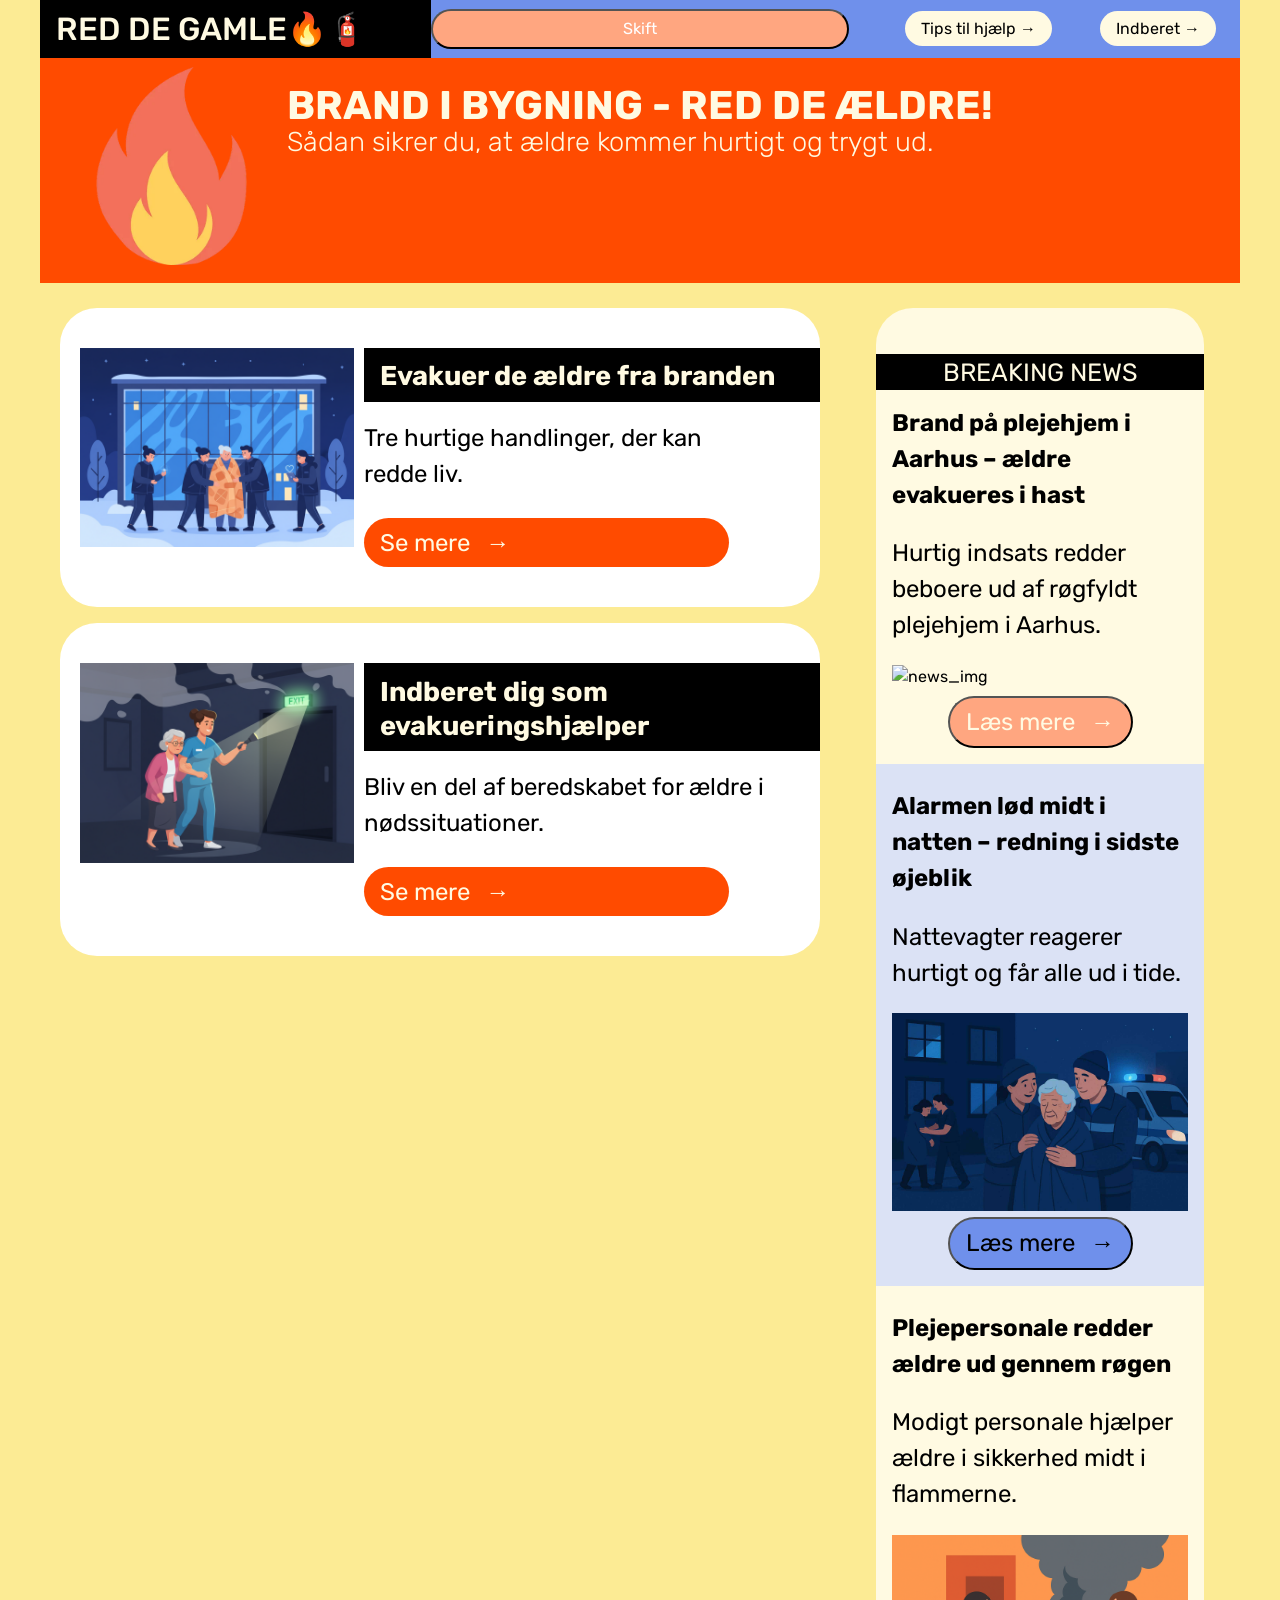
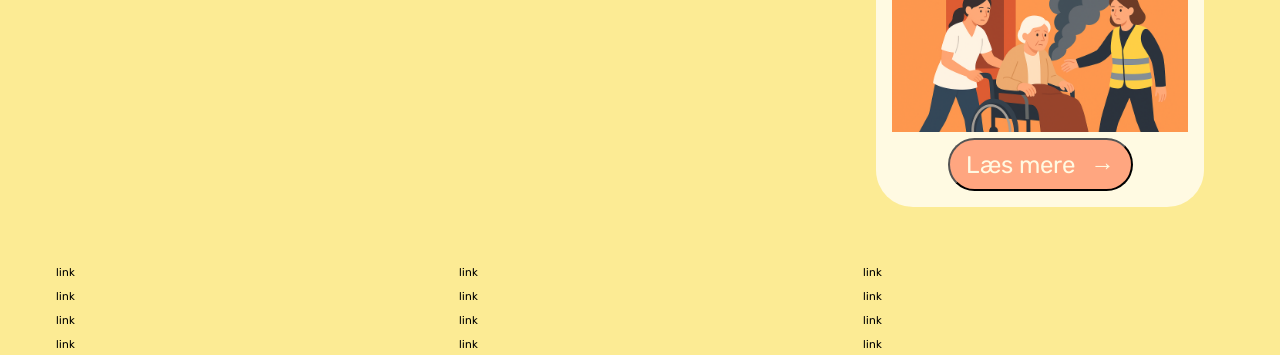
==== commit f10e9a72: "Dark mode" ====
--- a/index.html
+++ b/index.html
@@ -18,10 +18,11 @@
     <header>
       <nav>
         <div id="logotype-wrapper" class="logo">
-          <a href="index.html"> RED DE GAMLE! </a>
+          <a href="index.html"> RED DE GAMLE🔥🧯 </a>
         </div>
+        <button id="toggle">Skift</button>
         <ul class="menu">
-          <li><a class="menuItem" href="instruction.html">Nærkontakt </a></li>
+          <li><a class="menuItem" href="instruction.html">Tips til hjælp</a></li>
           <li><a class="menuItem" href="register.html">Indberet</a></li>
         </ul>
         <button class="burger">
@@ -45,17 +46,17 @@
         <article class="daily_card">
           <img src="img/foran.png" alt="teaser_img" />
           <div class="daily_text">
-            <h2>Flammer på fjerde sal – naboer hjalp til fra gaden</h2>
-            <p>En voldsom brand ramte torsdag aften et ældreboligkompleks i Randers.</p>
-            <a href="" class="cta_btn">Se mere</a>
+            <h2>Evakuer de ældre fra branden</h2>
+            <p>Tre hurtige handlinger, der kan redde liv.</p>
+            <a href="instruction.html" class="cta_btn">Se mere</a>
           </div>
         </article>
         <article class="daily_card">
           <img src="img/opgang.png" alt="teaser_img" />
           <div class="daily_text">
-            <h2>Plejepersonale redder ældre ud gennem røgen</h2>
-            <p>Under en brand på et plejecenter i Vejle handlede personalet hurtigt og beslutsomt.</p>
-            <a href="" class="cta_btn">Se mere</a>
+            <h2>Indberet dig som evakueringshjælper</h2>
+            <p>Bliv en del af beredskabet for ældre i nødssituationer.</p>
+            <a href="register.html" class="cta_btn">Se mere</a>
           </div>
         </article>
       </section>
@@ -154,6 +155,7 @@
       </nav>
     </footer>
     <script src="js/burger.js"></script>
+    <script src="js/darkmode.js"></script>
     <!-- <script src="js/main.js"></script> -->
   </body>
 </html>
--- a/css/custom.css
+++ b/css/custom.css
@@ -1,6 +1,7 @@
-:root {
+html {
+  color-scheme: light;
   /* Colours */
-  --color-bg: #fceb94; /* page background /*
+  --color-bg: light-dark(#fceb94, #707070); /* page background /*
 
   /* Header */
   --color-head-bg: #ff4b00;
@@ -8,27 +9,37 @@
   /* Logotype */
   --color-logotype-bg: #000;
   --color-text-logotype: #fffae2;
-  --font-logotype-size: 1rem;
+  --font-logotype-size: 2rem;
 
   /* Global menu */
   --color-menu-bg: #6f90eb;
   /* Links */
   --color-link-bg: #fffae2;
-  --color-link-hover: grey; /* used */
+  --color-link-hover: #fff; /* used */
   --color-link-active: #99958f; /* used */
-  --border-radius-links: 1px;
+  --border-radius-links: 37px;
+  a.cta_btn {
+    color: #fffae2;
+  }
 
+  button {
+    background-color: var(--color-cta-newscard-bg);
+    color: #fff;
+    border-radius: 37px;
+    padding: 0.25rlh 0.5rlh;
+    cursor: pointer;
+  }
   /* Headlines og rubrik */
-  --font-h1-size: 1rem;
-  --font-sub1-size: 1rem;
-  --font-h2-size: 1rem;
+  --font-h1-size: 2.5rem;
+  --font-sub1-size: 1.7rem;
+  --font-h2-size: 1.5rem;
   --font-h3-size: 1rem;
-  --color-headline-bg: #000;
-  --color-headline-text-page: #fffae2;
+  --color-headline-bg: light-dark(#000, #fff9e3);
+  --color-headline-text-page: light-dark(#fffae2, #494949);
 
   /* Tekst */
-  --color-text: #000;
-  --color-text-inverted: #fffae2;
+  --color-text: light-dark(#000, #fff9e3);
+  --color-text-inverted: light-dark(#fffae2, #494949);
 
   /*  Marginer */
   --margin-head-bottom: 5px;
@@ -37,13 +48,13 @@
   --border-radius: 5px;
 
   /* Cards */
-  --color-card-bg: #ffffff;
-  --color-cta-card-bg: #ff4b00;
+  --color-card-bg: light-dark(#fff, #272727);
+  --color-cta-card-bg: light-dark(#ff4b00, #fe4b01);
   /* news-cards */
-  --color-news-bg: #dbdad4;
-  --color-news-bg-inverted: #dbe2f5;
-  --color-cta-newscard-bg: #ffa680;
-  --color-cta-newscard-bg-inverted: #6f90eb;
+  --color-news-bg: light-dark(#fffae2, #494949);
+  --color-news-bg-inverted: light-dark(#dbe2f5, #272727);
+  --color-cta-newscard-bg: light-dark(#ffa680, #7a5848);
+  --color-cta-newscard-bg-inverted: light-dark(#6f90eb, #3f4860);
 
   /* Fonts */
   --font-family-sans: "Rubik", ui-sans-serif;
@@ -55,15 +66,18 @@
   /* Text sizes */
   --logotype-size: 1rem;
   --headline1-size: 2rem;
-  --headline2-size: 1rem;
-  --headline3-size: 1rem;
+  --headline2-size: 1.7rem;
+  --headline3-size: 1.5rem;
   --bodytext-size: 1rem;
   --cta-text-size: 1rem;
   --followup-text-size: 1rem;
   --form-submit-size: 1rem;
 
   /* Infographics */
-  --color-info-bg: #fff;
-  --color-infobox-1-bg: #fceb94;
-  --color-infobox-2-bg: #def5db;
+  --color-info-bg: light-dark(#fff, #272727);
+  --color-infobox-1-bg: light-dark(#fceb94, #777153);
+  --color-infobox-2-bg: light-dark(#def5db, #586456);
 }
+html.dark {
+  color-scheme: dark;
+}
--- a/css/general.css
+++ b/css/general.css
@@ -25,7 +25,8 @@
 }
 
 #icon {
-  width: 20%;
+  width: 17%;
+  padding-top: 1rem;
 }
 
 main section {
@@ -40,6 +41,7 @@
   margin: 5px 0;
   line-height: 1.3rem;
   text-align: left;
+  padding-top: 40px;
 }
 
 #instruction h1,
@@ -115,10 +117,10 @@
 header nav li a {
   margin: 1.5rem;
   background-color: var(--color-link-bg);
-  color: var(--color-text);
+  color: #000;
   font-size: var(--followup-text-size);
   padding: 0.5rem 1rem;
-  border-radius: var(--border-radius-links);
+  border-radius: 37px;
 }
 
 /* Pilen efter menu-tekst */
--- a/css/cards.css
+++ b/css/cards.css
@@ -1,5 +1,5 @@
 .daily_card {
-  background-color: white;
+  background-color: var(--color-card-bg);
   display: grid;
   grid-template-columns: 3fr 5fr;
   gap: 10px;
@@ -13,18 +13,20 @@
   gap: 10px;
 }
 .daily_text h2 {
-  background-color: #000;
-  color: #fffae2;
+  background-color: var(--color-headline-bg);
+  color: var(--color-text-inverted);
   padding: calc(1.1rem / 1.5) 0 calc(1.1rem / 2) 1rem;
   margin: 0 0 0.5rem 0;
 }
 .daily_text p {
   padding-right: 2rem;
   margin: 0 0 1rem 0;
+  font-size: 1.5rem;
 }
 .daily_text .cta_btn {
   justify-self: left;
   width: 80%;
+  font-size: 1.5rem;
 }
 .daily_img {
   width: 100%;
@@ -32,7 +34,7 @@
   object-fit: cover;
 }
 .news_card {
-  background-color: #fffae2;
+  background-color: var(--color-news-bg);
   display: grid;
   grid-template-rows: repeat(min-content);
   gap: 0.4rem;
@@ -50,6 +52,8 @@
 }
 .news_card p {
   margin: 0 0 1rem 0;
+  font-size: 1.5rem;
+  padding-top: 1rem;
 }
 .news_card:first-child:before {
   content: "BREAKING NEWS";
@@ -71,7 +75,13 @@
 
 .news_card .cta_btn {
   justify-self: center;
+  font-size: 1.5rem;
 }
+
+h4 {
+  font-size: 1.5rem;
+}
+
 .cta_btn {
   display: inline-block;
   padding: 0.4rem 1rem;
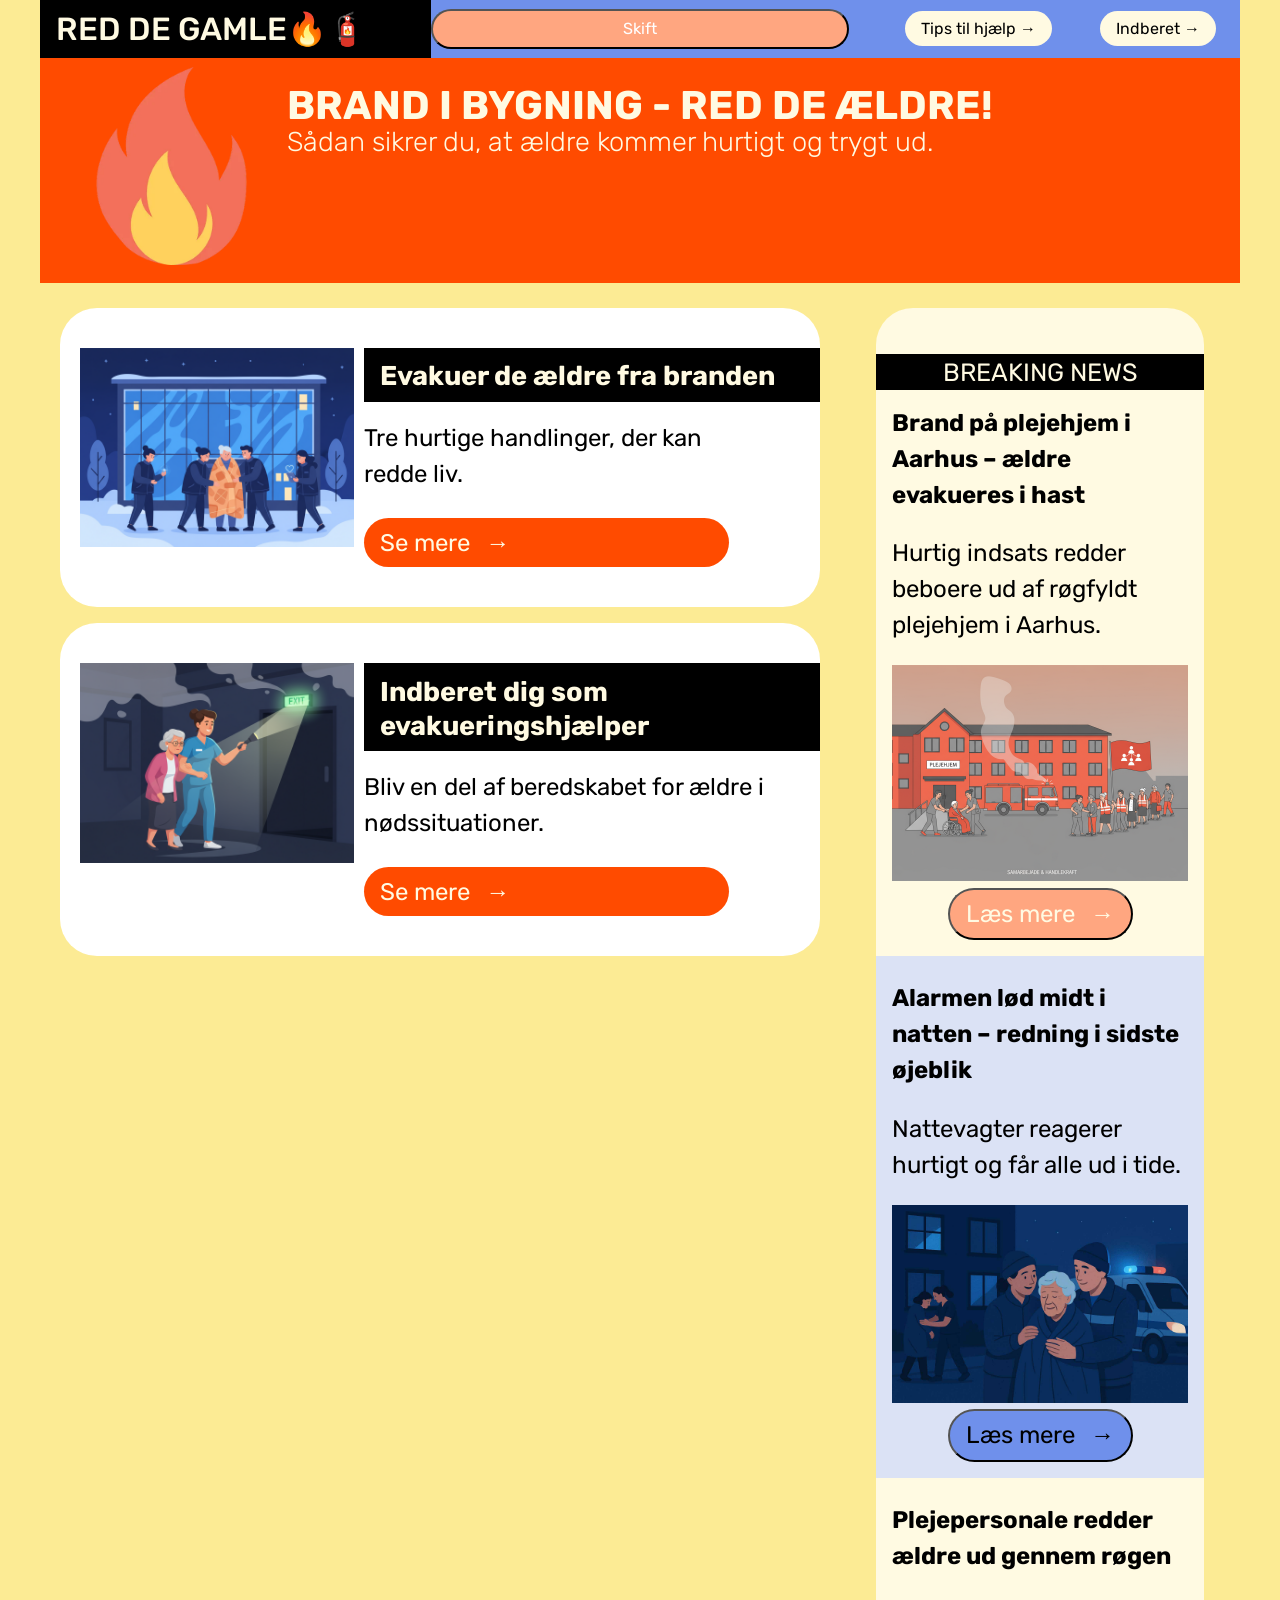
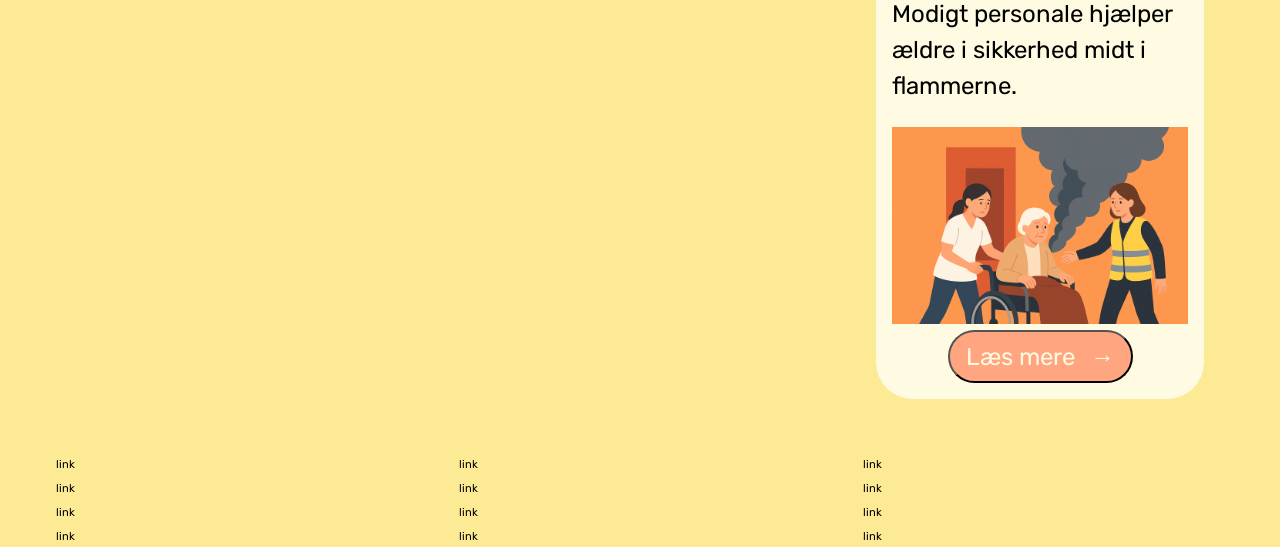
==== commit 1a01fa79: "Opdatering af billede" ====
--- a/index.html
+++ b/index.html
@@ -64,7 +64,7 @@
         <article class="news_card">
           <h3>Brand på plejehjem i Aarhus – ældre evakueres i hast</h3>
           <p>Hurtig indsats redder beboere ud af røgfyldt plejehjem i Aarhus.</p>
-          <img src="img/aarhusbrand.png" alt="news_img" />
+          <img src="img/Aarhusbrand.png" alt="news_img" />
           <button class="cta_btn" popovertarget="news_popover">Læs mere</button>
           <!-- <a popovertarget=”news_popover” class="cta_btn" href="">Læs mere</a> -->
           <!-- Nyheden -->
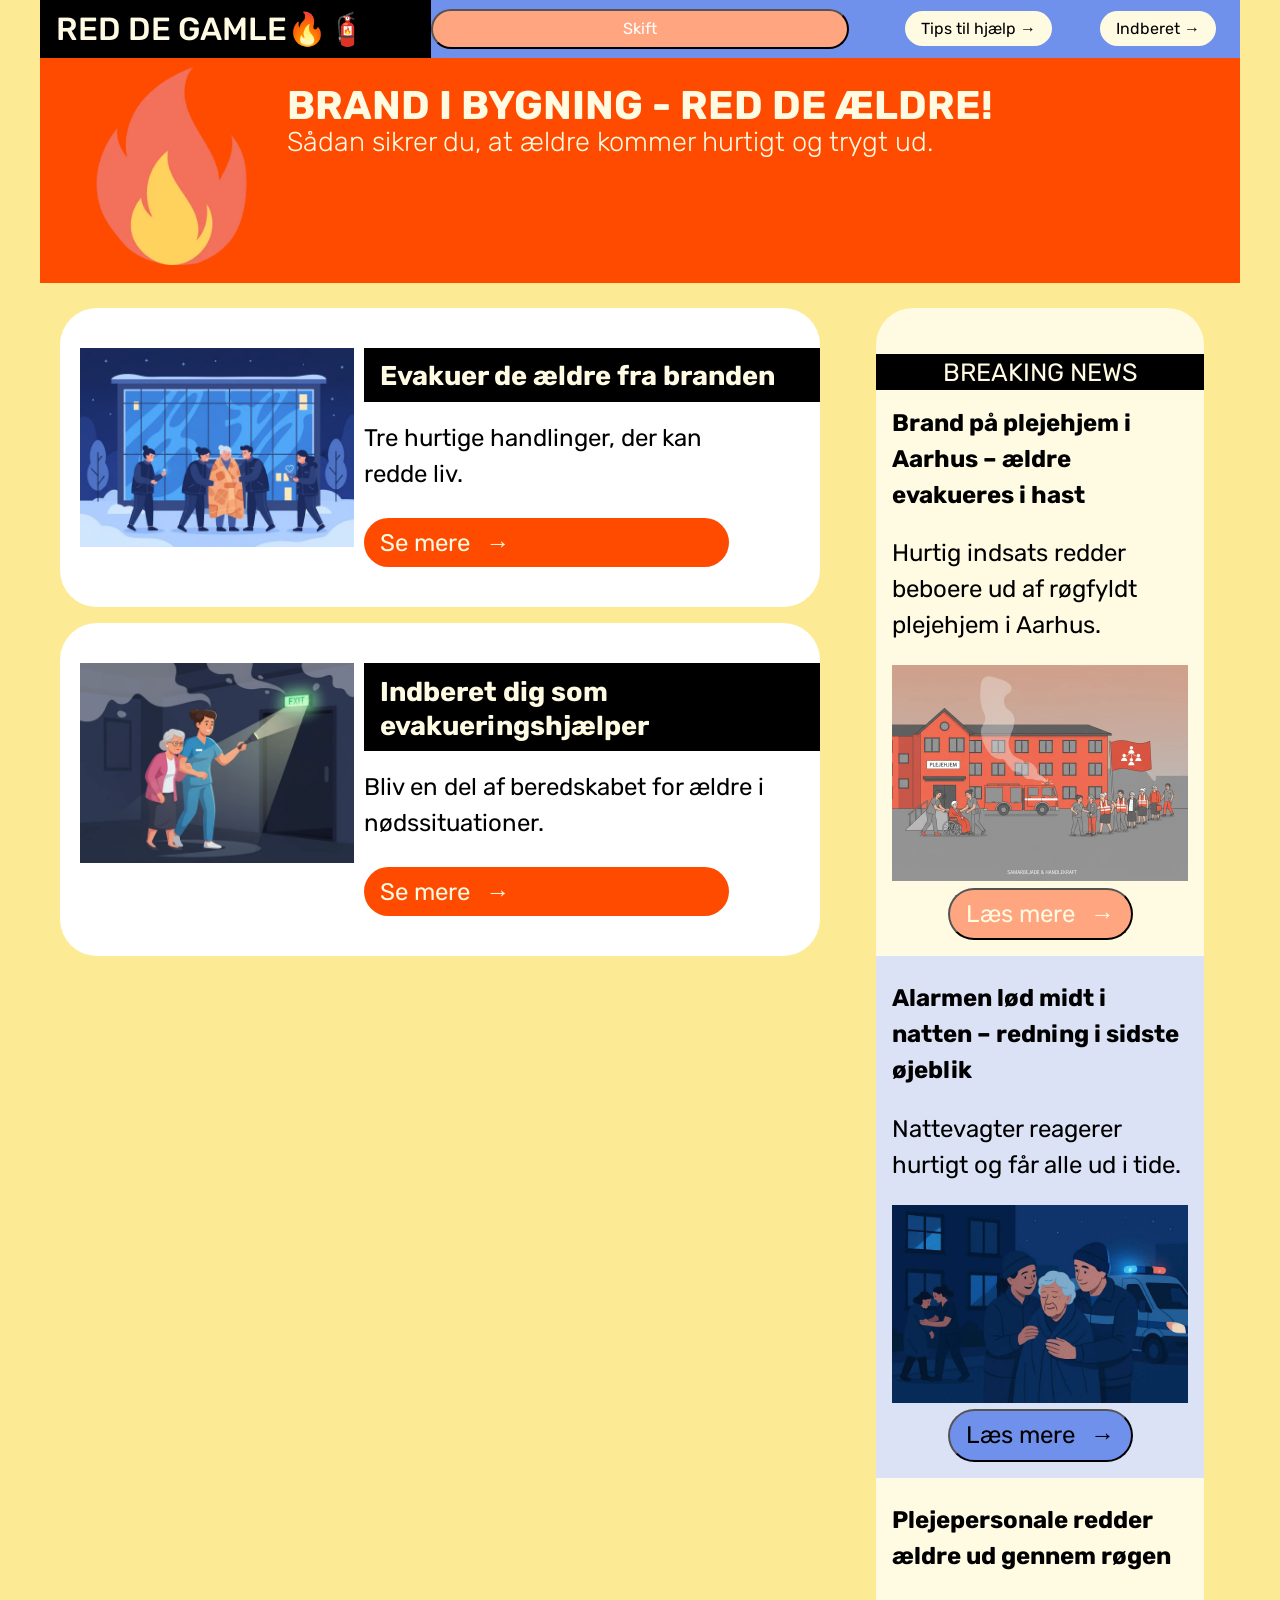
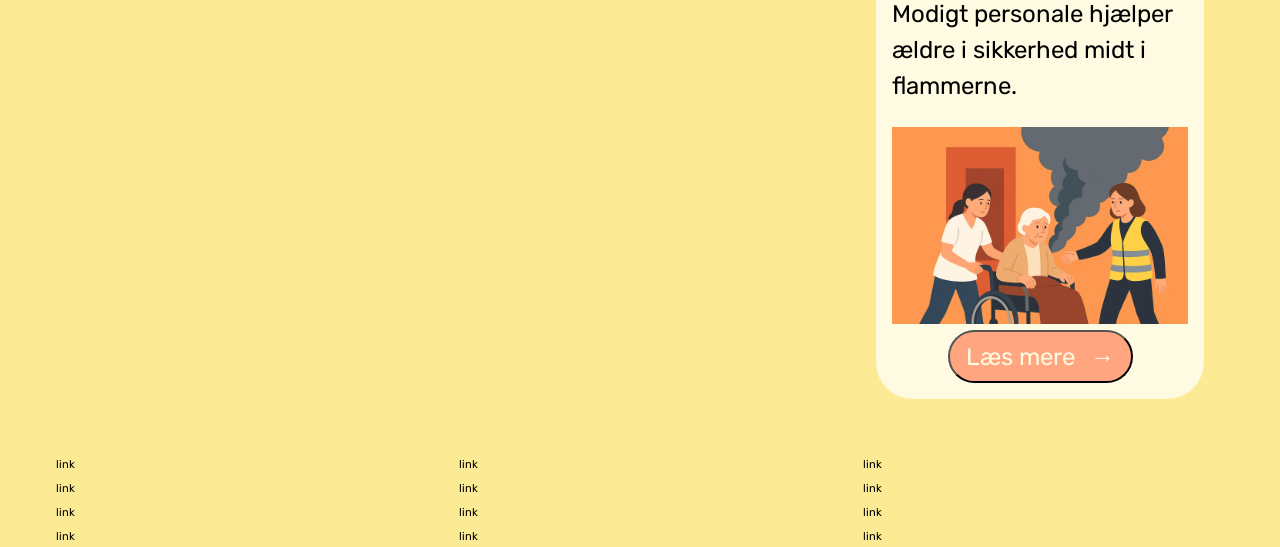
==== commit 64b900b9: "Billeder til webp" ====
--- a/index.html
+++ b/index.html
@@ -44,7 +44,7 @@
     <main>
       <section id="daily">
         <article class="daily_card">
-          <img src="img/foran.png" alt="teaser_img" />
+          <img src="img/foran_resultat.webp" alt="teaser_img" />
           <div class="daily_text">
             <h2>Evakuer de ældre fra branden</h2>
             <p>Tre hurtige handlinger, der kan redde liv.</p>
@@ -52,7 +52,7 @@
           </div>
         </article>
         <article class="daily_card">
-          <img src="img/opgang.png" alt="teaser_img" />
+          <img src="img/opgang_resultat.webp" alt="teaser_img" />
           <div class="daily_text">
             <h2>Indberet dig som evakueringshjælper</h2>
             <p>Bliv en del af beredskabet for ældre i nødssituationer.</p>
@@ -64,7 +64,7 @@
         <article class="news_card">
           <h3>Brand på plejehjem i Aarhus – ældre evakueres i hast</h3>
           <p>Hurtig indsats redder beboere ud af røgfyldt plejehjem i Aarhus.</p>
-          <img src="img/Aarhusbrand.png" alt="news_img" />
+          <img src="img/Aarhusbrand_resultat.webp" alt="news_img" />
           <button class="cta_btn" popovertarget="news_popover">Læs mere</button>
           <!-- <a popovertarget=”news_popover” class="cta_btn" href="">Læs mere</a> -->
           <!-- Nyheden -->
@@ -72,7 +72,7 @@
             <button popovertarget="news_popover">Luk</button>
             <h4>BRAND PÅ PLEJEHJEM I AARHUS - ÆLDRE EVAKUERES I HAST</h4>
             <time class="newsDate">6. APRIL 2025 – KL. 20:14</time>
-            <img src="img/Aarhusbrand.png" />
+            <img src="img/Aarhusbrand_resultat.webp" />
             <p>Hurtig indsats redder beoere ud af røgfyldt plejehjem i Aarhus.</p>
             <p>
               En kraftig brand brød tidligt tirsdag morgen ud på plejehjemmet Solgården i det sydlige Aarhus. Røgen bredte sig hurtigt gennem flere afdelinger, og personalet gik straks i gang med at få beboerne ud. Brandvæsenet ankom få minutter
@@ -88,7 +88,7 @@
         <article class="news_card">
           <h3>Alarmen lød midt i natten – redning i sidste øjeblik</h3>
           <p>Nattevagter reagerer hurtigt og får alle ud i tide.</p>
-          <img src="img/alarm.png" alt="news_img" />
+          <img src="img/alarm_resultat.webp" alt="news_img" />
           <button class="cta_btn" popovertarget="news_popover3">Læs mere</button>
           <!-- <a popovertarget=”news_popover” class="cta_btn" href="">Læs mere</a> -->
           <!-- Nyheden -->
@@ -96,7 +96,7 @@
             <button popovertarget="news_popover3">Luk</button>
             <h4>Alarmen lød midt i natten – redning i sidste øjeblik</h4>
             <time class="newsDate">6. APRIL 2025 – KL. 20:14</time>
-            <img src="img/alarm.png" />
+            <img src="img/alarm_resultat.webp" />
             <p>Nattevagter reagerer hurtigt og får alle ud i tide.</p>
             <p>Klokken 02.14 natten til søndag gik brandalarmen på Bøgehaven Plejecenter i Hillerød. Nattevagterne reagerede straks og begyndte evakueringen, mens røgfyldte gange gjorde det vanskeligt at se.</p>
             <p>
@@ -108,7 +108,7 @@
         <article class="news_card">
           <h3>Plejepersonale redder ældre ud gennem røgen</h3>
           <p>Modigt personale hjælper ældre i sikkerhed midt i flammerne.</p>
-          <img src="img/Personaleredning.png" alt="news_img" />
+          <img src="img/Personaleredning_resultat.webp" alt="news_img" />
           <button class="cta_btn" popovertarget="news_popover2">Læs mere</button>
           <!-- <a popovertarget=”news_popover” class="cta_btn" href="">Læs mere</a> -->
           <!-- Nyheden -->
@@ -116,7 +116,7 @@
             <button popovertarget="news_popover2">Luk</button>
             <h4>Plejepersonale redder ældre ud gennem røgen</h4>
             <time class="newsDate">6. APRIL 2025 – KL. 20:14</time>
-            <img src="img/Personaleredning.png" />
+            <img src="img/Personaleredning_resultat.webp" />
             <p>Modigt personale hjælper ældre i sikkerhed midt i flammerne.</p>
             <p>Under en brand på et plejecenter i Vejle natten til mandag viste plejepersonalet imponerende handlekraft. I tæt røg og med begrænset sigtbarhed hjalp de ældre beboere ud af bygningen, inden flammerne nåede tagkonstruktionen.</p>
             <p>
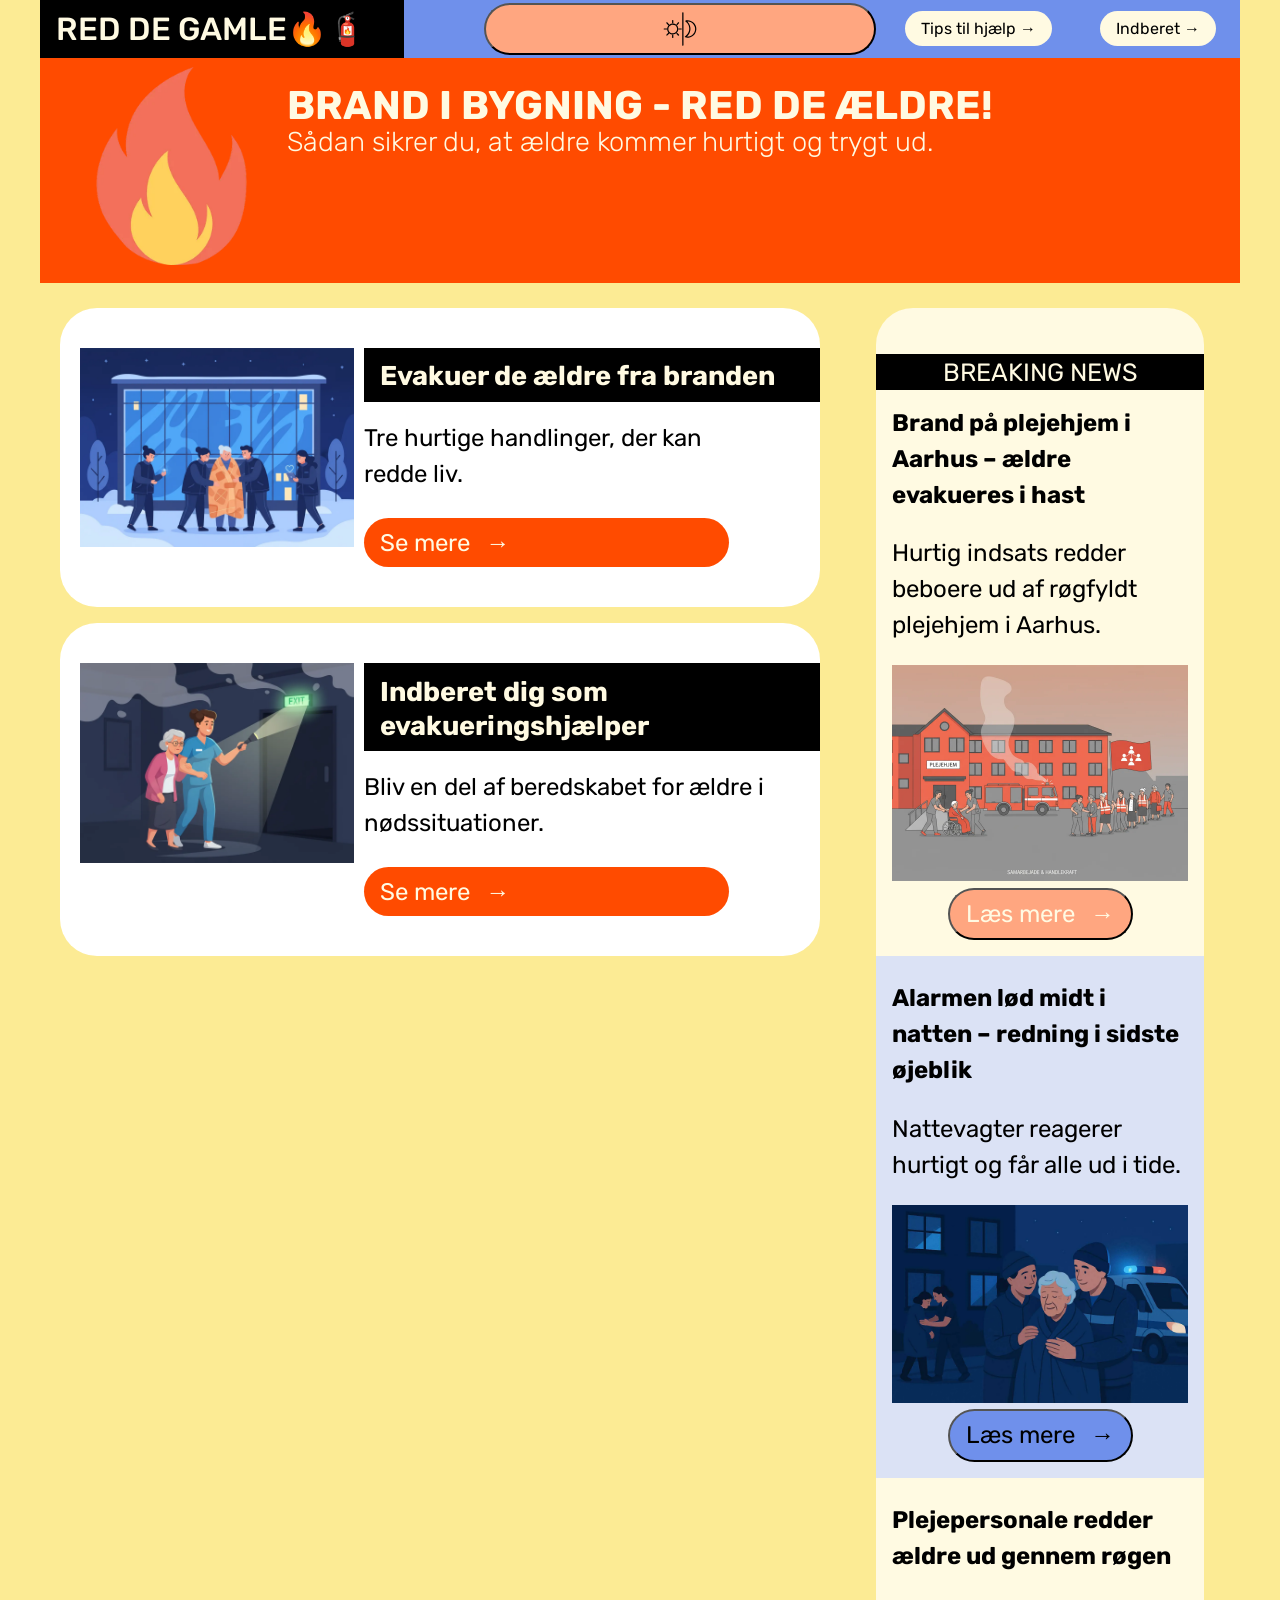
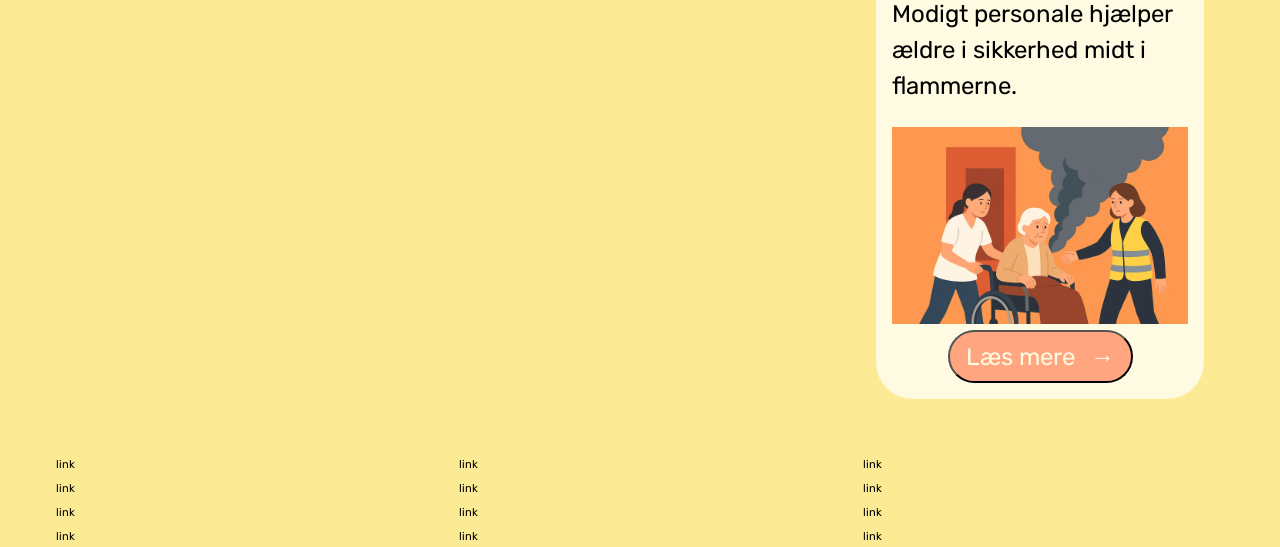
==== commit ae684ef0: "Button dark mode" ====
--- a/index.html
+++ b/index.html
@@ -20,7 +20,7 @@
         <div id="logotype-wrapper" class="logo">
           <a href="index.html"> RED DE GAMLE🔥🧯 </a>
         </div>
-        <button id="toggle">Skift</button>
+        <button id="toggle"><img src="img/day-and-night.svg" alt="" /></button>
         <ul class="menu">
           <li><a class="menuItem" href="instruction.html">Tips til hjælp</a></li>
           <li><a class="menuItem" href="register.html">Indberet</a></li>
--- a/css/general.css
+++ b/css/general.css
@@ -141,3 +141,23 @@
 footer a {
   font-size: 0.7rem;
 }
+
+#toggle img {
+  width: 10%;
+  align-items: center;
+}
+
+#toggle {
+  display: flex;
+  justify-content: center;
+  align-items: center;
+  margin-left: 5em;
+}
+
+button:hover {
+  background: #222;
+}
+/* Active-styles (imens man klikker) */
+button:active {
+  scale: 0.98;
+}
